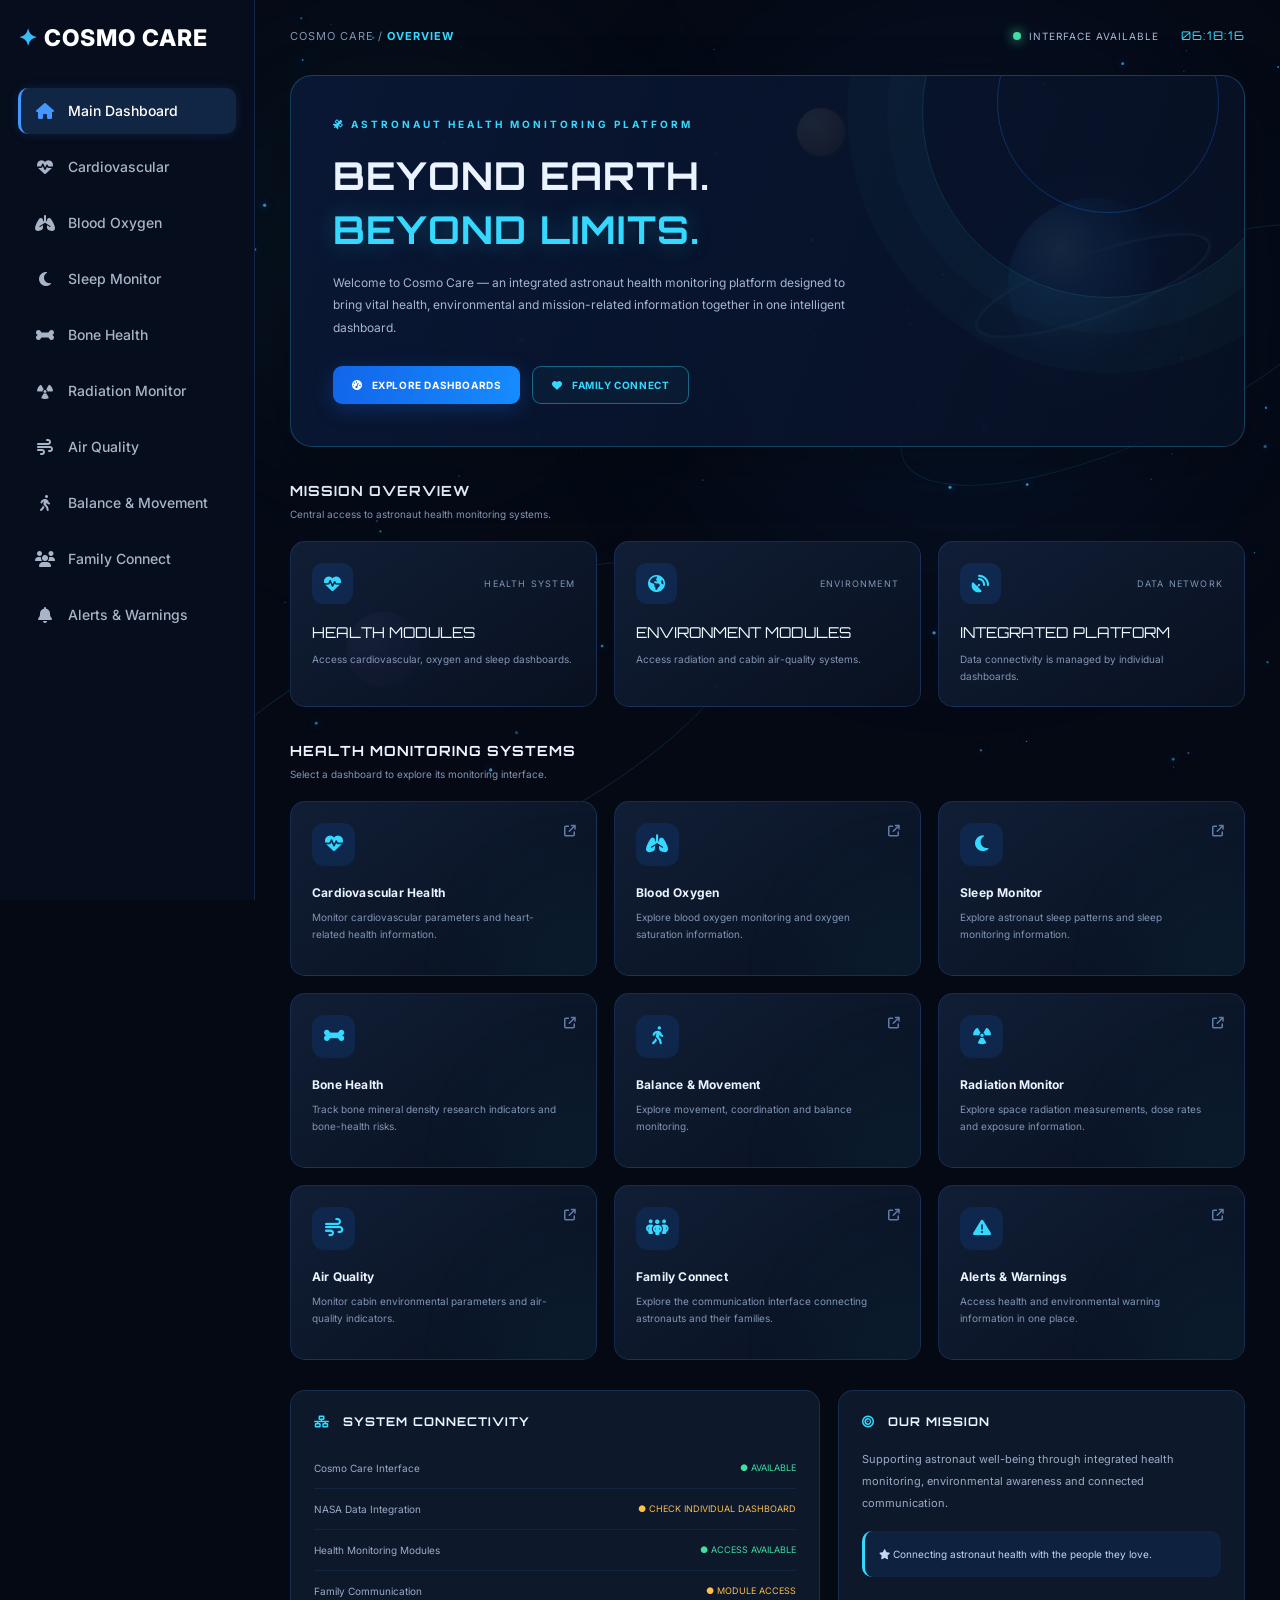
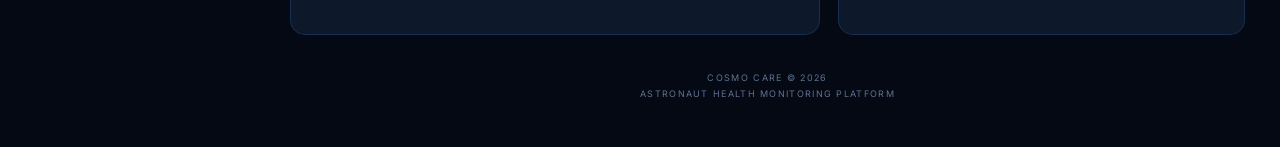
==== index.html @ 8d48944d "Add files via upload" ====
<!DOCTYPE html>
<html lang="en">

<head>
    <meta charset="UTF-8">
    <meta name="viewport" content="width=device-width, initial-scale=1.0">

    <title>Cosmo Care | Astronaut Health Monitoring</title>

    <link rel="stylesheet" href="cosmo-style.css">

    <link
        href="https://fonts.googleapis.com/css2?family=Orbitron:wght@400;500;600;700;800&family=Inter:wght@300;400;500;600;700;800&display=swap"
        rel="stylesheet">

    <link rel="stylesheet" href="https://cdnjs.cloudflare.com/ajax/libs/font-awesome/6.6.0/css/all.min.css">

    <style>
        :root {
            --bg: #050914;
            --sidebar: #080f20;
            --card: #101b30;
            --blue: #1677ff;
            --cyan: #35d9ff;
            --text: #eaf3ff;
            --muted: #8295b5;
            --border: rgba(74, 145, 255, 0.18);
        }

        * {
            margin: 0;
            padding: 0;
            box-sizing: border-box;
        }

        body {
            background: var(--bg);
            color: var(--text);
            font-family: 'Inter', sans-serif;
            min-height: 100vh;
            overflow-x: hidden;
        }

        /* BACKGROUND */

        #stars {
            position: fixed;
            inset: 0;
            width: 100%;
            height: 100%;
            z-index: -3;
            pointer-events: none;
        }

        .space-background {
            position: fixed;
            inset: 0;
            overflow: hidden;
            pointer-events: none;
            z-index: -2;
        }

        .background-glow {
            position: fixed;
            width: 500px;
            height: 500px;
            border-radius: 50%;
            background: rgba(22, 119, 255, 0.09);
            filter: blur(110px);
            top: 5%;
            right: 5%;
            z-index: -1;
            pointer-events: none;
        }

        .background-glow.two {
            width: 400px;
            height: 400px;
            background: rgba(53, 217, 255, 0.06);
            bottom: 0;
            left: 15%;
        }

        /* PLANETS */

        .planet {
            position: absolute;
            border-radius: 50%;
            animation: planetFloat 12s ease-in-out infinite alternate;
        }

        .planet-one {
            width: 170px;
            height: 170px;
            right: 8%;
            top: 22%;
            background: radial-gradient(circle at 30% 30%,
                    #8bdfff, #2378c9 25%, #123d78 60%, #050b20);
            box-shadow:
                inset -25px -15px 40px #020817,
                0 0 45px rgba(35, 120, 255, 0.3);
        }

        .planet-ring {
            position: absolute;
            width: 250px;
            height: 65px;
            border: 3px solid rgba(90, 190, 255, 0.5);
            border-radius: 50%;
            left: -40px;
            top: 55px;
            transform: rotate(-20deg);
            box-shadow: 0 0 15px rgba(53, 217, 255, 0.2);
        }

        .planet-two {
            width: 75px;
            height: 75px;
            left: 27%;
            top: 68%;
            background: radial-gradient(circle at 30% 30%,
                    #e2baff, #7148a8 45%, #17102c);
            box-shadow: 0 0 30px rgba(160, 100, 255, 0.2);
            animation-delay: -4s;
        }

        .planet-three {
            width: 48px;
            height: 48px;
            right: 34%;
            top: 12%;
            background: radial-gradient(circle at 30% 30%,
                    #fff0b0, #c58d4c 50%, #4b291c);
            box-shadow: 0 0 25px rgba(255, 190, 100, 0.2);
            animation-delay: -7s;
        }

        @keyframes planetFloat {
            from {
                transform: translateY(0) rotate(0);
            }

            to {
                transform: translateY(-22px) rotate(12deg);
            }
        }

        .orbit {
            position: absolute;
            border: 1px solid rgba(53, 217, 255, 0.12);
            border-radius: 50%;
            transform: rotate(-25deg);
            animation: orbitRotate 35s linear infinite;
        }

        .orbit-one {
            width: 500px;
            height: 170px;
            right: -100px;
            top: 30%;
        }

        .orbit-two {
            width: 650px;
            height: 240px;
            left: 10%;
            bottom: 5%;
            animation-direction: reverse;
            animation-duration: 45s;
        }

        @keyframes orbitRotate {
            to {
                transform: rotate(335deg);
            }
        }

        /* SIDEBAR */

        .sidebar {
            width: 255px;
            height: 100vh;
            position: fixed;
            left: 0;
            top: 0;
            background: rgba(7, 14, 30, 0.96);
            border-right: 1px solid var(--border);
            padding: 25px 16px;
            z-index: 100;
            overflow-y: auto;
            backdrop-filter: blur(20px);
            transition: 0.35s ease;
        }

        .logo {
            display: flex;
            align-items: center;
            gap: 12px;
            padding: 0 10px;
            margin-bottom: 38px;
        }

        .logo-icon {
            width: 44px;
            height: 44px;
            flex-shrink: 0;
            border-radius: 13px;
            background: linear-gradient(135deg, #1677ff, #35d9ff);
            display: grid;
            place-items: center;
            color: white;
            font-size: 21px;
            box-shadow: 0 0 25px rgba(22, 119, 255, 0.35);
        }

        .logo h2 {
            font-family: 'Orbitron', sans-serif;
            font-size: 16px;
            letter-spacing: 1px;
        }

        .logo span {
            display: block;
            font-size: 9px;
            color: var(--cyan);
            letter-spacing: 1.5px;
            margin-top: 5px;
        }

        .menu-label {
            color: #607492;
            font-size: 10px;
            letter-spacing: 2px;
            font-weight: 700;
            padding: 0 12px;
            margin-bottom: 13px;
        }

        .nav-links {
            display: flex;
            flex-direction: column;
            gap: 6px;
        }

        .nav-links a {
            text-decoration: none;
            color: #91a3c1;
            padding: 13px 12px;
            border-radius: 10px;
            display: flex;
            align-items: center;
            gap: 13px;
            font-size: 12px;
            transition: 0.3s;
            border: 1px solid transparent;
        }

        .nav-links a i {
            width: 18px;
            text-align: center;
            font-size: 15px;
        }

        .nav-links a:hover,
        .nav-links a.active {
            color: white;
            background: linear-gradient(90deg,
                    rgba(22, 119, 255, 0.22),
                    rgba(53, 217, 255, 0.06));
            border-color: rgba(53, 217, 255, 0.2);
            box-shadow: inset 3px 0 var(--cyan);
            transform: translateX(3px);
        }

        .sidebar-bottom {
            margin-top: 35px;
            padding: 16px;
            border: 1px solid var(--border);
            background: rgba(16, 27, 48, 0.7);
            border-radius: 12px;
        }

        .sidebar-bottom strong {
            display: block;
            color: var(--cyan);
            font-size: 11px;
            margin-bottom: 8px;
        }

        .sidebar-bottom p {
            color: var(--muted);
            font-size: 10px;
            line-height: 1.8;
        }

        /* MAIN */

        .main {
            margin-left: 255px;
            padding: 28px 35px 45px;
            min-height: 100vh;
            max-width: 1700px;
        }

        .topbar {
            display: flex;
            justify-content: space-between;
            align-items: center;
            margin-bottom: 32px;
        }

        .breadcrumb {
            color: var(--muted);
            font-size: 11px;
            letter-spacing: 1px;
        }

        .breadcrumb strong {
            color: var(--cyan);
        }

        .top-right {
            display: flex;
            align-items: center;
            gap: 22px;
        }

        .system-status {
            display: flex;
            align-items: center;
            gap: 8px;
            color: #a7bad5;
            font-size: 10px;
            letter-spacing: 1px;
        }

        .status-dot {
            width: 8px;
            height: 8px;
            border-radius: 50%;
            background: #42dfa0;
            box-shadow: 0 0 12px #42dfa0;
            animation: statusPulse 2s infinite;
        }

        @keyframes statusPulse {
            50% {
                opacity: 0.45;
                box-shadow: 0 0 3px #42dfa0;
            }
        }

        .clock {
            font-family: 'Orbitron', sans-serif;
            font-size: 12px;
            color: var(--cyan);
            letter-spacing: 1px;
        }

        /* HERO */

        .hero {
            position: relative;
            overflow: hidden;
            min-height: 270px;
            padding: 42px;
            border: 1px solid rgba(53, 217, 255, 0.23);
            border-radius: 22px;
            background:
                linear-gradient(110deg,
                    rgba(9, 24, 53, 0.97),
                    rgba(8, 17, 36, 0.88));
            box-shadow: 0 18px 55px rgba(0, 0, 0, 0.28);
            margin-bottom: 35px;
            animation: fadeUp 0.7s ease both;
        }

        .hero::before {
            content: "";
            position: absolute;
            width: 370px;
            height: 370px;
            border: 1px solid rgba(53, 217, 255, 0.15);
            border-radius: 50%;
            right: -50px;
            top: -150px;
            box-shadow:
                0 0 0 35px rgba(53, 217, 255, 0.025),
                0 0 0 75px rgba(53, 217, 255, 0.02);
        }

        .hero::after {
            content: "";
            position: absolute;
            width: 220px;
            height: 220px;
            border: 1px solid rgba(22, 119, 255, 0.3);
            border-radius: 50%;
            right: 25px;
            top: -85px;
            animation: rotate 22s linear infinite;
        }

        @keyframes rotate {
            to {
                transform: rotate(360deg);
            }
        }

        .hero-content {
            position: relative;
            z-index: 2;
            max-width: 660px;
        }

        .eyebrow {
            color: var(--cyan);
            font-size: 10px;
            font-weight: 700;
            letter-spacing: 3px;
            margin-bottom: 19px;
        }

        .hero h1 {
            font-family: 'Orbitron', sans-serif;
            font-size: clamp(26px, 3vw, 39px);
            line-height: 1.4;
            margin-bottom: 15px;
            letter-spacing: 1px;
        }

        .hero h1 span {
            color: var(--cyan);
            text-shadow: 0 0 25px rgba(53, 217, 255, 0.25);
        }

        .hero p {
            color: #a5b6d1;
            font-size: 12px;
            line-height: 1.9;
            max-width: 540px;
        }

        .hero-buttons {
            display: flex;
            gap: 12px;
            margin-top: 26px;
            flex-wrap: wrap;
        }

        .btn {
            padding: 12px 19px;
            border-radius: 9px;
            font-size: 10px;
            font-weight: 700;
            text-decoration: none;
            transition: 0.3s;
            display: inline-flex;
            align-items: center;
            gap: 9px;
            cursor: pointer;
            letter-spacing: 0.6px;
        }

        .btn-primary {
            color: white;
            background: linear-gradient(100deg, #1265e9, #168cff);
            box-shadow: 0 5px 20px rgba(22, 119, 255, 0.25);
        }

        .btn-outline {
            color: var(--cyan);
            border: 1px solid rgba(53, 217, 255, 0.4);
            background: rgba(53, 217, 255, 0.04);
        }

        .btn:hover {
            transform: translateY(-3px);
            filter: brightness(1.15);
        }

        /* SECTION HEADINGS */

        .section-heading {
            display: flex;
            justify-content: space-between;
            align-items: center;
            margin: 35px 0 19px;
        }

        .section-heading h2 {
            font-family: 'Orbitron', sans-serif;
            font-size: 14px;
            letter-spacing: 1px;
        }

        .section-heading p {
            color: var(--muted);
            font-size: 10px;
            margin-top: 7px;
            line-height: 1.6;
        }

        /* SUMMARY */

        .summary-grid {
            display: grid;
            grid-template-columns: repeat(3, 1fr);
            gap: 17px;
        }

        .summary-card {
            position: relative;
            overflow: hidden;
            background: linear-gradient(145deg,
                    rgba(17, 31, 55, 0.96),
                    rgba(9, 17, 33, 0.96));
            border: 1px solid var(--border);
            border-radius: 15px;
            padding: 21px;
            transition: 0.35s;
        }

        .summary-card:hover {
            border-color: rgba(53, 217, 255, 0.5);
            transform: translateY(-5px);
            box-shadow: 0 12px 30px rgba(22, 119, 255, 0.1);
        }

        .summary-top {
            display: flex;
            justify-content: space-between;
            align-items: center;
            margin-bottom: 19px;
        }

        .summary-icon {
            width: 41px;
            height: 41px;
            border-radius: 11px;
            display: grid;
            place-items: center;
            background: rgba(22, 119, 255, 0.14);
            color: var(--cyan);
            font-size: 17px;
        }

        .summary-label {
            font-size: 9px;
            color: var(--muted);
            letter-spacing: 1.2px;
        }

        .summary-value {
            font-family: 'Orbitron', sans-serif;
            font-size: 15px;
            margin-bottom: 9px;
            color: #e9f7ff;
        }

        .summary-note {
            color: #8295b5;
            font-size: 10px;
            line-height: 1.7;
        }

        /* DASHBOARD GRID */

        .dashboard-grid {
            display: grid;
            grid-template-columns: repeat(3, 1fr);
            gap: 17px;
        }

        .dash-card {
            position: relative;
            overflow: hidden;
            min-height: 175px;
            background: linear-gradient(145deg,
                    rgba(17, 31, 55, 0.96),
                    rgba(9, 17, 33, 0.96));
            border: 1px solid var(--border);
            border-radius: 15px;
            padding: 21px;
            text-decoration: none;
            color: var(--text);
            transition: 0.35s ease;
            animation: fadeUp 0.6s ease both;
        }

        .dash-card::before {
            content: "";
            position: absolute;
            width: 140px;
            height: 140px;
            right: -65px;
            bottom: -75px;
            background: var(--cyan);
            filter: blur(65px);
            opacity: 0.09;
            transition: 0.35s;
        }

        .dash-card:hover {
            transform: translateY(-6px);
            border-color: rgba(53, 217, 255, 0.6);
            box-shadow: 0 15px 35px rgba(22, 119, 255, 0.13);
        }

        .dash-card:hover::before {
            opacity: 0.2;
        }

        .dash-icon {
            width: 43px;
            height: 43px;
            display: grid;
            place-items: center;
            border-radius: 12px;
            color: var(--cyan);
            background: rgba(22, 119, 255, 0.13);
            font-size: 18px;
            margin-bottom: 19px;
            transition: 0.35s;
        }

        .dash-card:hover .dash-icon {
            transform: scale(1.08) rotate(-5deg);
            box-shadow: 0 0 20px rgba(53, 217, 255, 0.15);
        }

        .dash-card h3 {
            font-size: 12px;
            margin-bottom: 9px;
            letter-spacing: 0.2px;
        }

        .dash-card p {
            font-size: 10px;
            color: var(--muted);
            line-height: 1.7;
            max-width: 250px;
        }

        .card-arrow {
            position: absolute;
            right: 20px;
            top: 23px;
            color: #607caa;
            font-size: 12px;
            transition: 0.3s;
        }

        .dash-card:hover .card-arrow {
            color: var(--cyan);
            transform: translate(4px, -4px);
        }

        /* BOTTOM PANELS */

        .bottom-grid {
            display: grid;
            grid-template-columns: 1.3fr 1fr;
            gap: 18px;
            margin-top: 30px;
        }

        .info-panel {
            background: rgba(16, 27, 48, 0.86);
            border: 1px solid var(--border);
            border-radius: 15px;
            padding: 23px;
            backdrop-filter: blur(15px);
            transition: 0.3s;
        }

        .info-panel:hover {
            border-color: rgba(53, 217, 255, 0.3);
        }

        .info-panel h3 {
            font-family: 'Orbitron', sans-serif;
            font-size: 12px;
            margin-bottom: 19px;
            letter-spacing: 1px;
        }

        .data-row {
            display: flex;
            align-items: center;
            justify-content: space-between;
            gap: 12px;
            padding: 14px 0;
            border-bottom: 1px solid rgba(74, 145, 255, 0.1);
            font-size: 10px;
        }

        .data-row:last-child {
            border-bottom: none;
        }

        .data-row span:first-child {
            color: #9bacc7;
        }

        .data-status {
            color: #ffbd4a;
            font-size: 9px;
            text-align: right;
        }

        .data-status.connected {
            color: #42dfa0;
        }

        .mission-text {
            color: #9bacc7;
            font-size: 11px;
            line-height: 2;
        }

        .mission-highlight {
            margin-top: 17px;
            padding: 14px;
            border-radius: 10px;
            background: rgba(22, 119, 255, 0.09);
            border-left: 3px solid var(--cyan);
            color: #c2d6f5;
            font-size: 10px;
            line-height: 1.8;
        }

        /* FOOTER */

        footer {
            text-align: center;
            color: #5f7291;
            font-size: 9px;
            padding: 35px 0 0;
            letter-spacing: 1.3px;
            line-height: 1.8;
        }

        /* MOBILE MENU */

        .mobile-menu {
            display: none;
            border: 1px solid var(--border);
            color: var(--cyan);
            background: rgba(16, 27, 48, 0.9);
            padding: 10px 13px;
            border-radius: 9px;
            cursor: pointer;
            font-size: 15px;
        }

        .sidebar-overlay {
            display: none;
        }

        /* ENTRANCE ANIMATION */

        @keyframes fadeUp {
            from {
                opacity: 0;
                transform: translateY(18px);
            }

            to {
                opacity: 1;
                transform: translateY(0);
            }
        }

        /* TABLET */

        @media(max-width: 1100px) {
            .dashboard-grid {
                grid-template-columns: repeat(2, 1fr);
            }

            .summary-grid {
                grid-template-columns: repeat(2, 1fr);
            }

            .main {
                padding: 25px 24px 40px;
            }
        }

        /* MOBILE */

        @media(max-width: 760px) {
            .sidebar {
                transform: translateX(-100%);
                width: 270px;
            }

            .sidebar.open {
                transform: translateX(0);
            }

            .sidebar-overlay.show {
                display: block;
                position: fixed;
                inset: 0;
                background: rgba(0, 0, 0, 0.65);
                z-index: 90;
            }

            .main {
                margin-left: 0;
                padding: 19px 15px 35px;
            }

            .mobile-menu {
                display: block;
            }

            .topbar {
                gap: 12px;
                flex-wrap: wrap;
                margin-bottom: 25px;
            }

            .top-right {
                gap: 12px;
            }

            .system-status {
                font-size: 9px;
            }

            .clock {
                font-size: 10px;
            }

            .hero {
                padding: 28px 21px;
                min-height: 260px;
            }

            .hero h1 {
                font-size: 25px;
            }

            .hero p {
                font-size: 11px;
            }

            .hero::before {
                right: -220px;
            }

            .hero::after {
                right: -150px;
            }

            .dashboard-grid,
            .summary-grid,
            .bottom-grid {
                grid-template-columns: 1fr;
            }

            .section-heading {
                margin-top: 29px;
            }

            .dash-card {
                min-height: 155px;
            }

            .planet-one {
                width: 100px;
                height: 100px;
                right: -20px;
            }

            .planet-ring {
                width: 150px;
                height: 40px;
                top: 30px;
            }

            .planet-two {
                width: 45px;
                height: 45px;
            }

            .planet-three {
                width: 30px;
                height: 30px;
            }
        }

        @media(max-width: 420px) {
            .breadcrumb {
                font-size: 9px;
            }

            .top-right {
                width: 100%;
                justify-content: flex-end;
            }

            .hero-buttons {
                flex-direction: column;
                align-items: flex-start;
            }

            .btn {
                justify-content: center;
            }

            .data-row {
                align-items: flex-start;
                font-size: 9px;
            }

            .data-status {
                max-width: 145px;
                line-height: 1.6;
            }
        }

        @media(prefers-reduced-motion: reduce) {

            *,
            *::before,
            *::after {
                animation-duration: 0.01ms !important;
                animation-iteration-count: 1 !important;
                transition-duration: 0.01ms !important;
                scroll-behavior: auto !important;
            }
        }

        /* MAIN DASHBOARD ACTIVE NAV LINK */
        .sidebar .nav-link.active {
            background: rgba(70, 150, 255, 0.18);
            color: #ffffff;
            border-left: 3px solid #4696ff;
            box-shadow: 0 0 12px rgba(70, 150, 255, 0.15);
        }

        .sidebar .nav-link.active i {
            color: #4696ff;
        }
    </style>
</head>

<body>

    <!-- SPACE BACKGROUND -->

    <div class="space-background">

        <div class="planet planet-one">
            <div class="planet-ring"></div>
        </div>

        <div class="planet planet-two"></div>
        <div class="planet planet-three"></div>

        <div class="orbit orbit-one"></div>
        <div class="orbit orbit-two"></div>

    </div>

    <canvas id="stars"></canvas>

    <div class="background-glow"></div>
    <div class="background-glow two"></div>

    <div class="sidebar-overlay" id="sidebarOverlay" onclick="toggleSidebar()"></div>

    <!-- SIDEBAR -->

    <aside class="sidebar">

        <div class="sidebar-logo">
            <span>✦</span> COSMO CARE
        </div>

        <div class="sidebar-menu">

            <a href="index.html" class="nav-link active">
                <i class="fas fa-house"></i>
                <span>Main Dashboard</span>
            </a>

            <a href="cardiovascular.html" class="nav-link">
                <i class="fas fa-heartbeat"></i>
                <span>Cardiovascular</span>
            </a>

            <a href="oxygen.html" class="nav-link">
                <i class="fas fa-lungs"></i>
                <span>Blood Oxygen</span>
            </a>

            <a href="sleep.html" class="nav-link">
                <i class="fas fa-moon"></i>
                <span>Sleep Monitor</span>
            </a>

            <a href="bone-health.html" class="nav-link">
                <i class="fas fa-bone"></i>
                <span>Bone Health</span>
            </a>

            <a href="radiation.html" class="nav-link">
                <i class="fas fa-radiation"></i>
                <span>Radiation Monitor</span>
            </a>

            <a href="air-quality.html" class="nav-link">
                <i class="fas fa-wind"></i>
                <span>Air Quality</span>
            </a>

            <a href="movement.html" class="nav-link">
                <i class="fas fa-person-walking"></i>
                <span>Balance & Movement</span>
            </a>

            <a href="famil-connect.html" class="nav-link">
                <i class="fas fa-users"></i>
                <span>Family Connect</span>
            </a>

            <a href="alerts.html" class="nav-link">
                <i class="fas fa-bell"></i>
                <span>Alerts & Warnings</span>
            </a>

        </div>

    </aside>

    <!-- MAIN CONTENT -->

    <main class="main">

        <!-- TOP BAR -->

        <header class="topbar">

            <div style="display:flex;align-items:center;gap:13px;">

                <button class="mobile-menu" onclick="toggleSidebar()" aria-label="Open navigation menu">

                    <i class="fa-solid fa-bars"></i>

                </button>

                <div class="breadcrumb">
                    COSMO CARE / <strong>OVERVIEW</strong>
                </div>

            </div>

            <div class="top-right">

                <div class="system-status">
                    <span class="status-dot"></span>
                    INTERFACE AVAILABLE
                </div>

                <div class="clock" id="clock">
                    00:00:00
                </div>

            </div>

        </header>

        <!-- HERO -->

        <section class="hero">

            <div class="hero-content">

                <div class="eyebrow">
                    <i class="fa-solid fa-satellite"></i>
                    ASTRONAUT HEALTH MONITORING PLATFORM
                </div>

                <h1>
                    BEYOND EARTH.<br>
                    <span>BEYOND LIMITS.</span>
                </h1>

                <p>
                    Welcome to Cosmo Care — an integrated astronaut health
                    monitoring platform designed to bring vital health,
                    environmental and mission-related information together
                    in one intelligent dashboard.
                </p>

                <div class="hero-buttons">

                    <a href="#dashboards" class="btn btn-primary">
                        <i class="fa-solid fa-gauge-high"></i>
                        EXPLORE DASHBOARDS
                    </a>

                    <a href="famil-connect.html" class="btn btn-outline">
                        <i class="fa-solid fa-heart"></i>
                        FAMILY CONNECT
                    </a>

                </div>

            </div>

        </section>

        <!-- MISSION OVERVIEW -->

        <div class="section-heading">

            <div>
                <h2>MISSION OVERVIEW</h2>
                <p>Central access to astronaut health monitoring systems.</p>
            </div>

        </div>

        <section class="summary-grid">

            <div class="summary-card">

                <div class="summary-top">

                    <div class="summary-icon">
                        <i class="fa-solid fa-heart-pulse"></i>
                    </div>

                    <span class="summary-label">HEALTH SYSTEM</span>

                </div>

                <div class="summary-value">HEALTH MODULES</div>

                <div class="summary-note">
                    Access cardiovascular, oxygen and sleep dashboards.
                </div>

            </div>

            <div class="summary-card">

                <div class="summary-top">

                    <div class="summary-icon">
                        <i class="fa-solid fa-earth-americas"></i>
                    </div>

                    <span class="summary-label">ENVIRONMENT</span>

                </div>

                <div class="summary-value">ENVIRONMENT MODULES</div>

                <div class="summary-note">
                    Access radiation and cabin air-quality systems.
                </div>

            </div>

            <div class="summary-card">

                <div class="summary-top">

                    <div class="summary-icon">
                        <i class="fa-solid fa-satellite-dish"></i>
                    </div>

                    <span class="summary-label">DATA NETWORK</span>

                </div>

                <div class="summary-value">INTEGRATED PLATFORM</div>

                <div class="summary-note">
                    Data connectivity is managed by individual dashboards.
                </div>

            </div>

        </section>

        <!-- HEALTH MONITORING DASHBOARDS -->

        <section id="dashboards">

            <div class="section-heading">

                <div>
                    <h2>HEALTH MONITORING SYSTEMS</h2>
                    <p>Select a dashboard to explore its monitoring interface.</p>
                </div>

            </div>

            <div class="dashboard-grid">

                <a href="cardiovascular.html" class="dash-card">

                    <i class="fa-solid fa-arrow-up-right-from-square card-arrow"></i>

                    <div class="dash-icon">
                        <i class="fa-solid fa-heart-pulse"></i>
                    </div>

                    <h3>Cardiovascular Health</h3>

                    <p>
                        Monitor cardiovascular parameters and heart-related
                        health information.
                    </p>

                </a>

                <a href="oxygen.html" class="dash-card">

                    <i class="fa-solid fa-arrow-up-right-from-square card-arrow"></i>

                    <div class="dash-icon">
                        <i class="fa-solid fa-lungs"></i>
                    </div>

                    <h3>Blood Oxygen</h3>

                    <p>
                        Explore blood oxygen monitoring and oxygen
                        saturation information.
                    </p>

                </a>

                <a href="sleep.html" class="dash-card">

                    <i class="fa-solid fa-arrow-up-right-from-square card-arrow"></i>

                    <div class="dash-icon">
                        <i class="fa-solid fa-moon"></i>
                    </div>

                    <h3>Sleep Monitor</h3>

                    <p>
                        Explore astronaut sleep patterns and sleep
                        monitoring information.
                    </p>

                </a>

                <a href="bone-health.html" class="dash-card">

                    <i class="fa-solid fa-arrow-up-right-from-square card-arrow"></i>

                    <div class="dash-icon">
                        <i class="fa-solid fa-bone"></i>
                    </div>

                    <h3>Bone Health</h3>

                    <p>
                        Track bone mineral density research indicators
                        and bone-health risks.
                    </p>

                </a>

                <a href="movement.html" class="dash-card">

                    <i class="fa-solid fa-arrow-up-right-from-square card-arrow"></i>

                    <div class="dash-icon">
                        <i class="fa-solid fa-person-walking"></i>
                    </div>

                    <h3>Balance & Movement</h3>

                    <p>
                        Explore movement, coordination and balance monitoring.
                    </p>

                </a>

                <a href="radiation.html" class="dash-card">

                    <i class="fa-solid fa-arrow-up-right-from-square card-arrow"></i>

                    <div class="dash-icon">
                        <i class="fa-solid fa-radiation"></i>
                    </div>

                    <h3>Radiation Monitor</h3>

                    <p>
                        Explore space radiation measurements, dose rates
                        and exposure information.
                    </p>

                </a>

                <a href="air-quality.html" class="dash-card">

                    <i class="fa-solid fa-arrow-up-right-from-square card-arrow"></i>

                    <div class="dash-icon">
                        <i class="fa-solid fa-wind"></i>
                    </div>

                    <h3>Air Quality</h3>

                    <p>
                        Monitor cabin environmental parameters and
                        air-quality indicators.
                    </p>

                </a>

                <a href="famil-connect.html" class="dash-card">

                    <i class="fa-solid fa-arrow-up-right-from-square card-arrow"></i>

                    <div class="dash-icon">
                        <i class="fa-solid fa-people-group"></i>
                    </div>

                    <h3>Family Connect</h3>

                    <p>
                        Explore the communication interface connecting
                        astronauts and their families.
                    </p>

                </a>

                <a href="alerts.html" class="dash-card">

                    <i class="fa-solid fa-arrow-up-right-from-square card-arrow"></i>

                    <div class="dash-icon">
                        <i class="fa-solid fa-triangle-exclamation"></i>
                    </div>

                    <h3>Alerts & Warnings</h3>

                    <p>
                        Access health and environmental warning information
                        in one place.
                    </p>

                </a>

            </div>

        </section>

        <!-- SYSTEM INFORMATION -->

        <section class="bottom-grid">

            <div class="info-panel">

                <h3>
                    <i class="fa-solid fa-network-wired" style="color:var(--cyan);margin-right:8px;"></i>
                    SYSTEM CONNECTIVITY
                </h3>

                <div class="data-row">

                    <span>Cosmo Care Interface</span>

                    <span class="data-status connected">
                        ● AVAILABLE
                    </span>

                </div>

                <div class="data-row">

                    <span>NASA Data Integration</span>

                    <span class="data-status">
                        ● CHECK INDIVIDUAL DASHBOARD
                    </span>

                </div>

                <div class="data-row">

                    <span>Health Monitoring Modules</span>

                    <span class="data-status connected">
                        ● ACCESS AVAILABLE
                    </span>

                </div>

                <div class="data-row">

                    <span>Family Communication</span>

                    <span class="data-status">
                        ● MODULE ACCESS
                    </span>

                </div>

            </div>

            <div class="info-panel">

                <h3>
                    <i class="fa-solid fa-bullseye" style="color:var(--cyan);margin-right:8px;"></i>
                    OUR MISSION
                </h3>

                <p class="mission-text">
                    Supporting astronaut well-being through integrated
                    health monitoring, environmental awareness and
                    connected communication.
                </p>

                <div class="mission-highlight">

                    <i class="fa-solid fa-star"></i>

                    Connecting astronaut health with the people they love.

                </div>

            </div>

        </section>

        <footer>
            COSMO CARE © 2026
            <br>
            ASTRONAUT HEALTH MONITORING PLATFORM
        </footer>

    </main>

    <script>

        /* LIVE CLOCK */

        function updateClock() {

            const now = new Date();

            document.getElementById("clock").textContent =
                now.toLocaleTimeString("en-IN", {
                    hour12: false,
                    timeZone: "Asia/Kolkata"
                });

        }

        updateClock();

        setInterval(updateClock, 1000);


        /* MOBILE SIDEBAR */

        function toggleSidebar() {

            const sidebar = document.getElementById("sidebar");
            const overlay = document.getElementById("sidebarOverlay");

            sidebar.classList.toggle("open");
            overlay.classList.toggle("show");

        }


        /* CLOSE SIDEBAR WHEN LINK IS CLICKED ON MOBILE */

        document.querySelectorAll(".nav-links a").forEach(link => {

            link.addEventListener("click", () => {

                document.getElementById("sidebar").classList.remove("open");
                document.getElementById("sidebarOverlay").classList.remove("show");

            });

        });


        /* STAR PARTICLE BACKGROUND */

        const canvas = document.getElementById("stars");
        const ctx = canvas.getContext("2d");

        let stars = [];

        function resizeCanvas() {

            const ratio = Math.min(window.devicePixelRatio || 1, 2);

            canvas.width = window.innerWidth * ratio;
            canvas.height = window.innerHeight * ratio;

            canvas.style.width = window.innerWidth + "px";
            canvas.style.height = window.innerHeight + "px";

            ctx.setTransform(ratio, 0, 0, ratio, 0, 0);

            stars = [];

            const totalStars = Math.min(
                150,
                Math.floor(window.innerWidth / 8)
            );

            for (let i = 0; i < totalStars; i++) {

                stars.push({

                    x: Math.random() * window.innerWidth,
                    y: Math.random() * window.innerHeight,

                    radius: Math.random() * 1.4 + 0.3,

                    speed: Math.random() * 0.25 + 0.05,

                    opacity: Math.random() * 0.6 + 0.2

                });

            }

        }


        function animateStars() {

            ctx.clearRect(
                0,
                0,
                window.innerWidth,
                window.innerHeight
            );

            stars.forEach(star => {

                star.y -= star.speed;

                if (star.y < 0) {

                    star.y = window.innerHeight;
                    star.x = Math.random() * window.innerWidth;

                }

                ctx.beginPath();

                ctx.arc(
                    star.x,
                    star.y,
                    star.radius,
                    0,
                    Math.PI * 2
                );

                ctx.fillStyle =
                    `rgba(85,190,255,${star.opacity})`;

                ctx.shadowBlur = 9;
                ctx.shadowColor = "#168cff";

                ctx.fill();

            });

            requestAnimationFrame(animateStars);

        }


        window.addEventListener("resize", resizeCanvas);

        resizeCanvas();
        animateStars();

    </script>

</body>

</html>
---- cosmo-style.css ----
/* ==========================================
   COSMO CARE — GLOBAL DESIGN SYSTEM
   ========================================== */

:root {
    --cosmo-bg: #080d1b;
    --cosmo-surface: rgba(19, 27, 48, 0.82);
    --cosmo-surface-light: rgba(255, 255, 255, 0.055);

    --cosmo-primary: #58c7ff;
    --cosmo-secondary: #a78bfa;

    --cosmo-text: #f4f7ff;
    --cosmo-muted: #9ba9c4;

    --cosmo-border: rgba(255, 255, 255, 0.10);

    --cosmo-radius: 18px;
    --cosmo-transition: 0.3s ease;
}

/* RESET */

* {
    box-sizing: border-box;
}

html {
    scroll-behavior: smooth;
}

body {
    font-family: 'Inter', sans-serif;
    color: var(--cosmo-text);
}

button,
input,
select,
textarea {
    font: inherit;
}

/* SCROLLBAR */

::-webkit-scrollbar {
    width: 7px;
}

::-webkit-scrollbar-track {
    background: var(--cosmo-bg);
}

::-webkit-scrollbar-thumb {
    background: rgba(120, 160, 220, 0.35);
    border-radius: 20px;
}

/* TEXT */

.cosmo-muted {
    color: var(--cosmo-muted);
}

.cosmo-title {
    font-size: clamp(24px, 3vw, 34px);
    font-weight: 750;
    letter-spacing: -0.7px;
}

.cosmo-subtitle {
    color: var(--cosmo-muted);
    font-size: 14px;
    line-height: 1.7;
}

/* GLASS CARDS */

.cosmo-card {
    background: var(--cosmo-surface);
    border: 1px solid var(--cosmo-border);
    border-radius: var(--cosmo-radius);
    padding: 22px;
    backdrop-filter: blur(18px);
    -webkit-backdrop-filter: blur(18px);
    transition: var(--cosmo-transition);
}

.cosmo-card:hover {
    border-color: rgba(88, 199, 255, 0.35);
    transform: translateY(-3px);
}

/* BUTTONS */

.cosmo-btn {
    border: none;
    outline: none;
    border-radius: 10px;
    padding: 12px 20px;
    font-weight: 650;
    cursor: pointer;
    transition: var(--cosmo-transition);
}

.cosmo-btn-primary {
    background: linear-gradient(135deg, #258dff, #7665ff);
    color: white;
    box-shadow: 0 5px 20px rgba(65, 120, 255, 0.2);
}

.cosmo-btn-primary:hover {
    transform: translateY(-2px);
    box-shadow: 0 8px 25px rgba(65, 120, 255, 0.35);
}

/* INPUTS */

.cosmo-input {
    width: 100%;
    padding: 13px 15px;
    color: var(--cosmo-text);
    background: rgba(255, 255, 255, 0.045);
    border: 1px solid var(--cosmo-border);
    border-radius: 10px;
    outline: none;
    transition: var(--cosmo-transition);
}

.cosmo-input:focus {
    border-color: var(--cosmo-primary);
    box-shadow: 0 0 0 3px rgba(88, 199, 255, 0.10);
}

/* STATUS BADGES */

.cosmo-badge {
    display: inline-flex;
    align-items: center;
    gap: 7px;
    padding: 6px 11px;
    border-radius: 30px;
    font-size: 11px;
    font-weight: 700;
    background: rgba(88, 199, 255, 0.10);
    color: var(--cosmo-primary);
}

/* ANIMATIONS */

@keyframes cosmoFadeUp {
    from {
        opacity: 0;
        transform: translateY(18px);
    }

    to {
        opacity: 1;
        transform: translateY(0);
    }
}

.cosmo-animate {
    animation: cosmoFadeUp 0.6s ease both;
}

/* RESPONSIVE */

@media (max-width: 768px) {
    .cosmo-card {
        padding: 16px;
        border-radius: 14px;
    }

    .cosmo-title {
        font-size: 25px;
    }

    .cosmo-btn {
        padding: 11px 16px;
    }
}

@media (prefers-reduced-motion: reduce) {
    *,
    *::before,
    *::after {
        animation-duration: 0.01ms !important;
        transition-duration: 0.01ms !important;
        scroll-behavior: auto !important;
    }
}

/* ==========================================
   COSMO CARE - UNIVERSAL SIDEBAR
   Same design across every dashboard
========================================== */

:root {
    --sidebar-width: 255px;
    --sidebar-bg: #091321;
    --sidebar-accent: #38bdf8;
    --sidebar-glow: rgba(56, 189, 248, 0.15);
    --sidebar-border: rgba(255, 255, 255, 0.08);
}

/* SIDEBAR THEMES */

.theme-blue {
    --sidebar-accent: #38bdf8;
    --sidebar-glow: rgba(56, 189, 248, 0.18);
}

.theme-red {
    --sidebar-accent: #ff4d64;
    --sidebar-glow: rgba(255, 77, 100, 0.18);
}

.theme-cyan {
    --sidebar-accent: #22d3ee;
    --sidebar-glow: rgba(34, 211, 238, 0.18);
}

.theme-purple {
    --sidebar-accent: #a78bfa;
    --sidebar-glow: rgba(167, 139, 250, 0.18);
}

.theme-yellow {
    --sidebar-accent: #facc15;
    --sidebar-glow: rgba(250, 204, 21, 0.18);
}

.theme-orange {
    --sidebar-accent: #fb923c;
    --sidebar-glow: rgba(251, 146, 60, 0.18);
}

.theme-teal {
    --sidebar-accent: #2dd4bf;
    --sidebar-glow: rgba(45, 212, 191, 0.18);
}

.theme-green {
    --sidebar-accent: #4ade80;
    --sidebar-glow: rgba(74, 222, 128, 0.18);
}

.theme-lavender {
    --sidebar-accent: #c4b5fd;
    --sidebar-glow: rgba(196, 181, 253, 0.18);
}

/* MAIN SIDEBAR */

.sidebar {
    width: var(--sidebar-width);
    height: 100vh;
    position: fixed;
    top: 0;
    left: 0;
    z-index: 1000;

    background: var(--sidebar-bg);
    border-right: 1px solid var(--sidebar-border);

    padding: 25px 18px;

    display: flex;
    flex-direction: column;

    overflow-y: auto;

    transition: border-color 0.3s ease;
    box-sizing: border-box;
}

/* SIDEBAR BRAND */

.sidebar .logo,
.sidebar .sidebar-logo {
    color: white;
    font-size: 23px;
    font-weight: 800;
    letter-spacing: 1px;
    margin-bottom: 35px;
}

.sidebar .logo span,
.sidebar .sidebar-logo span {
    color: var(--sidebar-accent);
}

/* NAVIGATION */

.sidebar nav,
.sidebar .nav-links {
    display: flex;
    flex-direction: column;
    gap: 9px;
}

.sidebar nav a,
.sidebar .nav-links a {
    display: flex;
    align-items: center;
    gap: 13px;

    padding: 13px 14px;

    color: #a8b4c7;
    text-decoration: none;

    font-size: 14px;
    font-weight: 500;

    border-radius: 10px;
    border: 1px solid transparent;

    transition: all 0.25s ease;
}

/* ICONS */

.sidebar nav a i,
.sidebar .nav-links a i {
    width: 20px;
    text-align: center;
    font-size: 16px;
}

/* HOVER */

.sidebar nav a:hover,
.sidebar .nav-links a:hover {
    color: white;
    background: var(--sidebar-glow);
    border-color: var(--sidebar-border);
    transform: translateX(3px);
}

/* ACTIVE PAGE */

.sidebar nav a.active,
.sidebar .nav-links a.active {
    color: white;
    background: var(--sidebar-glow);
    border-left: 3px solid var(--sidebar-accent);
    box-shadow: inset 0 0 18px var(--sidebar-glow);
}

.sidebar nav a.active i,
.sidebar .nav-links a.active i {
    color: var(--sidebar-accent);
}

/* MAIN CONTENT ALIGNMENT */

.main {
    margin-left: var(--sidebar-width);
    width: calc(100% - var(--sidebar-width));
    min-height: 100vh;
    box-sizing: border-box;
}

/* MOBILE */

@media (max-width: 768px) {
    .sidebar {
        transform: translateX(-100%);
        transition: transform 0.3s ease;
    }

    .sidebar.open {
        transform: translateX(0);
    }

    .main {
        margin-left: 0;
        width: 100%;
    }
}

.sidebar-menu {
    display: flex;
    flex-direction: column;
    gap: 9px;
}

.sidebar-menu .nav-link {
    display: flex;
    align-items: center;
    gap: 13px;
    padding: 13px 14px;

    color: #a8b4c7;
    text-decoration: none;
    font-size: 14px;

    border-radius: 10px;
    border-left: 3px solid transparent;

    transition: 0.3s ease;
}

.sidebar-menu .nav-link i {
    width: 20px;
    text-align: center;
}

.sidebar-menu .nav-link:hover {
    color: white;
    background: var(--sidebar-glow);
}

.sidebar-menu .nav-link.active {
    color: white;
    background: var(--sidebar-glow);
    border-left-color: var(--sidebar-accent);
}

.sidebar-menu .nav-link.active i {
    color: var(--sidebar-accent);
}

/* ==========================================
   COSMO CARE - FIXED SIDEBAR SPACING
========================================== */

.sidebar {
    width: 255px !important;
    min-width: 255px !important;
    max-width: 255px !important;

    padding: 25px 18px !important;
    box-sizing: border-box !important;
}

.sidebar-menu {
    display: flex !important;
    flex-direction: column !important;
    gap: 9px !important;
}

.sidebar-menu .nav-link {
    width: 100% !important;
    min-height: 44px !important;
    height: 44px !important;

    display: flex !important;
    align-items: center !important;

    gap: 13px !important;
    padding: 0 14px !important;

    box-sizing: border-box !important;

    font-family: 'Inter', sans-serif !important;
    font-size: 14px !important;
    font-weight: 500 !important;
    line-height: 1 !important;
    letter-spacing: 0 !important;

    white-space: nowrap !important;
    text-decoration: none !important;

    border-radius: 10px !important;
}

.sidebar-menu .nav-link i {
    width: 20px !important;
    min-width: 20px !important;

    font-size: 16px !important;
    line-height: 1 !important;
    text-align: center !important;
}

.sidebar-menu .nav-link span {
    font-size: 14px !important;
    line-height: 1 !important;
    font-weight: 500 !important;
    letter-spacing: 0 !important;
}

/* Keep sidebar logo consistent */

.sidebar-logo {
    font-size: 23px !important;
    font-weight: 800 !important;
    margin-bottom: 35px !important;
    line-height: 1.2 !important;
}

/* Main content alignment */

.main {
    margin-left: 255px !important;
    width: calc(100% - 255px) !important;
    box-sizing: border-box !important;
}

/* Mobile */

@media (max-width: 768px) {
    .sidebar {
        width: 255px !important;
        min-width: 255px !important;
        transform: translateX(-100%);
    }

    .sidebar.open {
        transform: translateX(0);
    }

    .main {
        margin-left: 0 !important;
        width: 100% !important;
    }
}

/* =================================
   COSMO CARE - FIXED NAVIGATION
================================= */

/* Fixed gap between dashboard links */
.sidebar-menu {
    display: flex !important;
    flex-direction: column !important;
    gap: 10px !important;
}

/* Every dashboard navigation link */
.sidebar-menu a.nav-link {
    display: flex !important;
    align-items: center !important;

    height: 46px !important;
    min-height: 46px !important;

    padding: 0 14px !important;
    margin: 0 !important;

    font-size: 14px !important;
    font-weight: 500 !important;
    line-height: 20px !important;
    letter-spacing: 0 !important;

    box-sizing: border-box !important;
}

/* Navigation text */
.sidebar-menu a.nav-link span {
    font-size: 14px !important;
    font-weight: 500 !important;
    line-height: 20px !important;

    margin: 0 !important;
    padding: 0 !important;
}

/* Navigation icons */
.sidebar-menu a.nav-link i {
    width: 20px !important;
    min-width: 20px !important;

    font-size: 16px !important;
    line-height: 20px !important;

    margin: 0 !important;
    padding: 0 !important;
}

/* Prevent individual page styles changing link sizes */
.sidebar-menu a.nav-link,
.sidebar-menu a.nav-link span,
.sidebar-menu a.nav-link i {
    transform: none;
}

/* Keep active and hover links same size */
.sidebar-menu a.nav-link:hover,
.sidebar-menu a.nav-link.active {
    font-size: 14px !important;
    height: 46px !important;
}
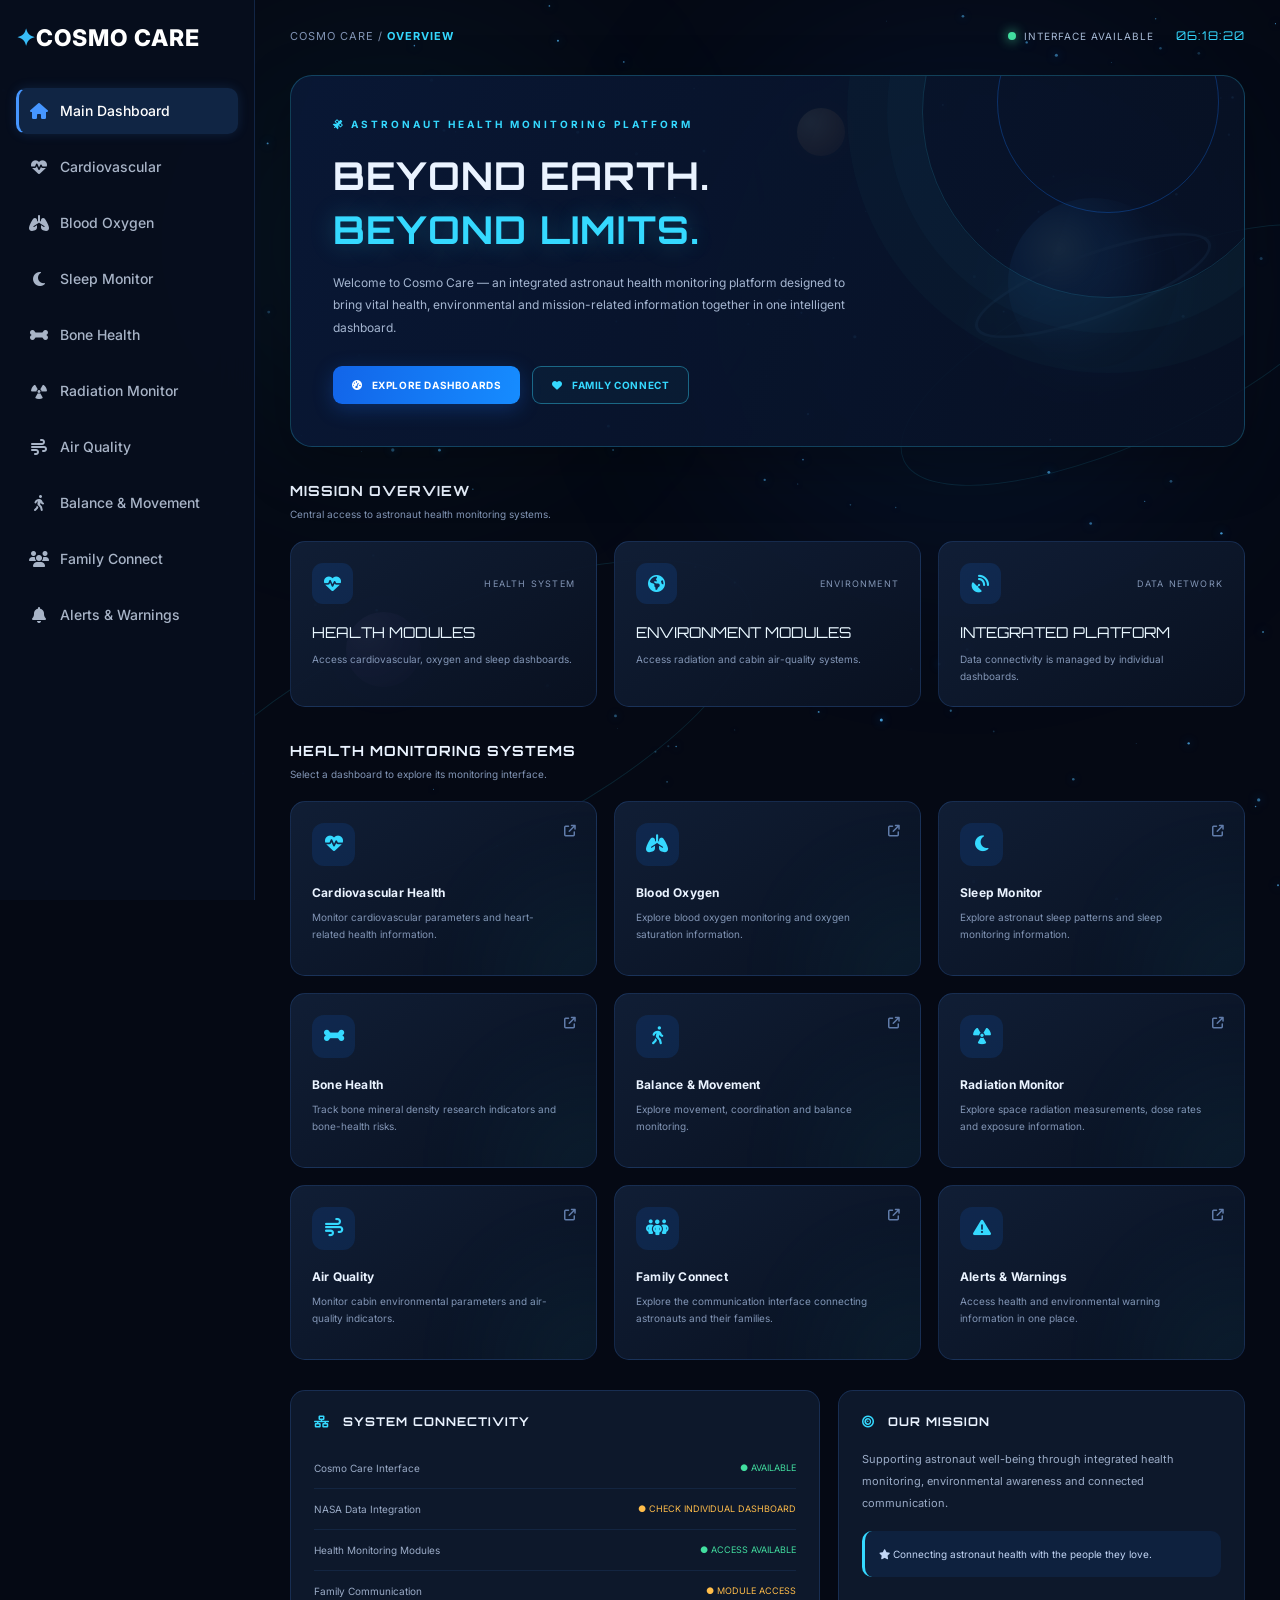
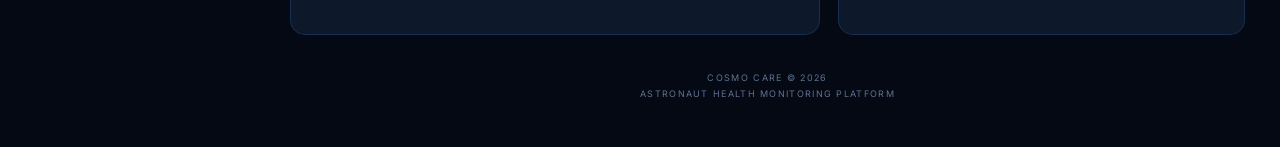
==== commit 221a7184: "Update Cosmo Care dashboards" ====
--- a/index.html
+++ b/index.html
@@ -1470,16 +1470,33 @@
 
 
         /* MOBILE SIDEBAR */
-
         function toggleSidebar() {
-
-            const sidebar = document.getElementById("sidebar");
-            const overlay = document.getElementById("sidebarOverlay");
-
-            sidebar.classList.toggle("open");
-            overlay.classList.toggle("show");
-
-        }
+            const sidebar =
+                document.querySelector('.sidebar') ||
+                document.querySelector('.side-panel') ||
+                document.querySelector('aside');
+
+            const overlay =
+                document.querySelector('.sidebar-overlay') ||
+                document.querySelector('.menu-overlay');
+
+            if (!sidebar) {
+                console.error("Sidebar HTML element not found!");
+                return;
+            }
+
+            sidebar.classList.toggle('open');
+
+            if (overlay) {
+                overlay.classList.toggle('active', sidebar.classList.contains('open'));
+            }
+
+            document.body.classList.toggle(
+                'sidebar-open',
+                sidebar.classList.contains('open')
+            );
+        }
+
 
 
         /* CLOSE SIDEBAR WHEN LINK IS CLICKED ON MOBILE */
--- a/cosmo-style.css
+++ b/cosmo-style.css
@@ -1,6 +1,7 @@
+
 /* ==========================================
    COSMO CARE — GLOBAL DESIGN SYSTEM
-   ========================================== */
+========================================== */
 
 :root {
     --cosmo-bg: #080d1b;
@@ -19,7 +20,9 @@
     --cosmo-transition: 0.3s ease;
 }
 
-/* RESET */
+/* ==========================================
+   UNIVERSAL RESET
+========================================== */
 
 * {
     box-sizing: border-box;
@@ -41,7 +44,9 @@
     font: inherit;
 }
 
-/* SCROLLBAR */
+/* ==========================================
+   SCROLLBAR
+========================================== */
 
 ::-webkit-scrollbar {
     width: 7px;
@@ -56,7 +61,9 @@
     border-radius: 20px;
 }
 
-/* TEXT */
+/* ==========================================
+   TEXT STYLES
+========================================== */
 
 .cosmo-muted {
     color: var(--cosmo-muted);
@@ -74,15 +81,19 @@
     line-height: 1.7;
 }
 
-/* GLASS CARDS */
+/* ==========================================
+   GLASS CARDS
+========================================== */
 
 .cosmo-card {
     background: var(--cosmo-surface);
     border: 1px solid var(--cosmo-border);
     border-radius: var(--cosmo-radius);
     padding: 22px;
+
     backdrop-filter: blur(18px);
     -webkit-backdrop-filter: blur(18px);
+
     transition: var(--cosmo-transition);
 }
 
@@ -91,21 +102,27 @@
     transform: translateY(-3px);
 }
 
-/* BUTTONS */
+/* ==========================================
+   BUTTONS
+========================================== */
 
 .cosmo-btn {
     border: none;
     outline: none;
     border-radius: 10px;
+
     padding: 12px 20px;
+
     font-weight: 650;
     cursor: pointer;
+
     transition: var(--cosmo-transition);
 }
 
 .cosmo-btn-primary {
     background: linear-gradient(135deg, #258dff, #7665ff);
     color: white;
+
     box-shadow: 0 5px 20px rgba(65, 120, 255, 0.2);
 }
 
@@ -114,15 +131,20 @@
     box-shadow: 0 8px 25px rgba(65, 120, 255, 0.35);
 }
 
-/* INPUTS */
+/* ==========================================
+   INPUTS
+========================================== */
 
 .cosmo-input {
     width: 100%;
     padding: 13px 15px;
+
     color: var(--cosmo-text);
     background: rgba(255, 255, 255, 0.045);
+
     border: 1px solid var(--cosmo-border);
     border-radius: 10px;
+
     outline: none;
     transition: var(--cosmo-transition);
 }
@@ -132,21 +154,29 @@
     box-shadow: 0 0 0 3px rgba(88, 199, 255, 0.10);
 }
 
-/* STATUS BADGES */
+/* ==========================================
+   STATUS BADGES
+========================================== */
 
 .cosmo-badge {
     display: inline-flex;
     align-items: center;
     gap: 7px;
+
     padding: 6px 11px;
+
     border-radius: 30px;
+
     font-size: 11px;
     font-weight: 700;
+
     background: rgba(88, 199, 255, 0.10);
     color: var(--cosmo-primary);
 }
 
-/* ANIMATIONS */
+/* ==========================================
+   ANIMATIONS
+========================================== */
 
 @keyframes cosmoFadeUp {
     from {
@@ -164,24 +194,382 @@
     animation: cosmoFadeUp 0.6s ease both;
 }
 
-/* RESPONSIVE */
+/* ==========================================
+   UNIVERSAL SIDEBAR VARIABLES
+========================================== */
+
+:root {
+    --sidebar-width: 255px;
+
+    --sidebar-bg: #091321;
+    --sidebar-accent: #38bdf8;
+    --sidebar-glow: rgba(56, 189, 248, 0.18);
+    --sidebar-border: rgba(255, 255, 255, 0.08);
+}
+
+/* ==========================================
+   DASHBOARD COLOUR THEMES
+
+   Change the theme class on the body
+   to change the sidebar colours.
+========================================== */
+
+.theme-blue {
+    --sidebar-accent: #38bdf8;
+    --sidebar-glow: rgba(56, 189, 248, 0.18);
+}
+
+.theme-red {
+    --sidebar-accent: #ff4d64;
+    --sidebar-glow: rgba(255, 77, 100, 0.18);
+}
+
+.theme-cyan {
+    --sidebar-accent: #22d3ee;
+    --sidebar-glow: rgba(34, 211, 238, 0.18);
+}
+
+.theme-purple {
+    --sidebar-accent: #a78bfa;
+    --sidebar-glow: rgba(167, 139, 250, 0.18);
+}
+
+.theme-yellow {
+    --sidebar-accent: #facc15;
+    --sidebar-glow: rgba(250, 204, 21, 0.18);
+}
+
+.theme-orange {
+    --sidebar-accent: #fb923c;
+    --sidebar-glow: rgba(251, 146, 60, 0.18);
+}
+
+.theme-teal {
+    --sidebar-accent: #2dd4bf;
+    --sidebar-glow: rgba(45, 212, 191, 0.18);
+}
+
+.theme-green {
+    --sidebar-accent: #4ade80;
+    --sidebar-glow: rgba(74, 222, 128, 0.18);
+}
+
+.theme-lavender {
+    --sidebar-accent: #c4b5fd;
+    --sidebar-glow: rgba(196, 181, 253, 0.18);
+}
+
+/* ==========================================
+   UNIVERSAL SIDEBAR
+========================================== */
+
+.sidebar {
+    position: fixed;
+    top: 0;
+    left: 0;
+
+    width: var(--sidebar-width);
+    min-width: var(--sidebar-width);
+    max-width: var(--sidebar-width);
+
+    height: 100vh;
+
+    padding: 25px 18px;
+
+    display: flex;
+    flex-direction: column;
+
+    background: var(--sidebar-bg);
+
+    border-right: 1px solid var(--sidebar-border);
+
+    overflow-y: auto;
+    overflow-x: hidden;
+
+    z-index: 1100;
+
+    box-sizing: border-box;
+
+    transition: transform 0.3s ease;
+}
+
+/* ==========================================
+   SIDEBAR LOGO
+========================================== */
+
+.sidebar-logo {
+    display: flex;
+    align-items: center;
+
+    color: white;
+
+    font-size: 23px;
+    font-weight: 800;
+    letter-spacing: 1px;
+
+    line-height: 1.2;
+
+    margin-bottom: 35px;
+
+    white-space: nowrap;
+    flex-shrink: 0;
+}
+
+.sidebar-logo span {
+    color: var(--sidebar-accent);
+}
+
+/* ==========================================
+   SIDEBAR NAVIGATION
+========================================== */
+
+.sidebar-menu {
+    display: flex;
+    flex-direction: column;
+
+    gap: 10px;
+
+    width: 100%;
+}
+
+/* Individual navigation links */
+
+.sidebar-menu .nav-link {
+    display: flex;
+    align-items: center;
+    justify-content: flex-start;
+
+    width: 100%;
+    height: 46px;
+    min-height: 46px;
+
+    padding: 0 12px;
+
+    gap: 13px;
+
+    color: #a8b4c7;
+
+    font-family: 'Inter', sans-serif;
+
+    font-size: 14px;
+    font-weight: 500;
+    line-height: 20px;
+
+    text-decoration: none;
+    white-space: nowrap;
+
+    border: 1px solid transparent;
+    border-left: 3px solid transparent;
+
+    border-radius: 10px;
+
+    box-sizing: border-box;
+
+    transition: background 0.25s ease,
+                color 0.25s ease,
+                border-color 0.25s ease;
+}
+
+/* Navigation icons */
+
+.sidebar-menu .nav-link i {
+    display: inline-flex;
+    align-items: center;
+    justify-content: center;
+
+    width: 16px;
+    min-width: 16px;
+
+    font-size: 16px;
+    line-height: 20px;
+
+    text-align: center;
+}
+
+/* Navigation text */
+
+.sidebar-menu .nav-link span {
+    display: inline-block;
+
+    font-size: 14px;
+    font-weight: 500;
+    line-height: 20px;
+
+    white-space: nowrap;
+}
+
+/* Hover effect */
+
+.sidebar-menu .nav-link:hover {
+    color: white;
+    background: var(--sidebar-glow);
+    border-color: var(--sidebar-border);
+}
+
+/* Active dashboard */
+
+.sidebar-menu .nav-link.active {
+    color: white;
+
+    background: var(--sidebar-glow);
+
+    border-left-color: var(--sidebar-accent);
+
+    box-shadow: inset 0 0 18px var(--sidebar-glow);
+}
+
+.sidebar-menu .nav-link.active i {
+    color: var(--sidebar-accent);
+}
+
+/* ==========================================
+   MAIN CONTENT ALIGNMENT
+========================================== */
+
+.main {
+    margin-left: var(--sidebar-width);
+
+    width: calc(100% - var(--sidebar-width));
+
+    min-height: 100vh;
+
+    box-sizing: border-box;
+}
+
+/* ==========================================
+   MOBILE MENU BUTTON
+========================================== */
+
+.mobile-menu-btn {
+    display: none;
+
+    position: fixed;
+
+    top: 15px;
+    left: 15px;
+
+    width: 48px;
+    height: 48px;
+
+    align-items: center;
+    justify-content: center;
+
+    background: var(--sidebar-bg);
+    color: var(--sidebar-accent);
+
+    border: 1px solid var(--sidebar-accent);
+    border-radius: 12px;
+
+    font-size: 21px;
+
+    cursor: pointer;
+
+    z-index: 1200;
+
+    box-shadow: 0 0 12px var(--sidebar-glow);
+}
+
+/* ==========================================
+   SIDEBAR OVERLAY
+========================================== */
+
+.sidebar-overlay {
+    display: none;
+
+    position: fixed;
+    inset: 0;
+
+    background: rgba(0, 0, 0, 0.7);
+
+    z-index: 1000;
+}
+
+.sidebar-overlay.active {
+    display: block;
+}
+
+/* ==========================================
+   MOBILE RESPONSIVE DESIGN
+========================================== */
 
 @media (max-width: 768px) {
+
+    /* Sidebar hidden by default */
+
+    .sidebar {
+        position: fixed;
+
+        top: 0;
+        left: 0;
+
+        width: 255px;
+        min-width: 255px;
+        max-width: 255px;
+
+        height: 100vh;
+
+        transform: translateX(-100%);
+    }
+
+    /* Sidebar open */
+
+    .sidebar.open {
+        transform: translateX(0);
+    }
+
+    /* Hamburger visible */
+
+    .mobile-menu-btn {
+        display: flex;
+    }
+
+    /* Dashboard names remain visible */
+
+    .sidebar-menu .nav-link span {
+        display: inline-block;
+        visibility: visible;
+        opacity: 1;
+    }
+
+    /* Main content uses full width */
+
+    .main {
+        margin-left: 0;
+        width: 100%;
+    }
+
+    /* Prevent horizontal scrolling */
+
+    body {
+        overflow-x: hidden;
+    }
+
+    /* Cards */
+
     .cosmo-card {
         padding: 16px;
         border-radius: 14px;
     }
 
+    /* Titles */
+
     .cosmo-title {
         font-size: 25px;
     }
 
+    /* Buttons */
+
     .cosmo-btn {
         padding: 11px 16px;
     }
 }
 
+/* ==========================================
+   ACCESSIBILITY
+========================================== */
+
 @media (prefers-reduced-motion: reduce) {
+
     *,
     *::before,
     *::after {
@@ -189,398 +577,4 @@
         transition-duration: 0.01ms !important;
         scroll-behavior: auto !important;
     }
-}
-
-/* ==========================================
-   COSMO CARE - UNIVERSAL SIDEBAR
-   Same design across every dashboard
-========================================== */
-
-:root {
-    --sidebar-width: 255px;
-    --sidebar-bg: #091321;
-    --sidebar-accent: #38bdf8;
-    --sidebar-glow: rgba(56, 189, 248, 0.15);
-    --sidebar-border: rgba(255, 255, 255, 0.08);
-}
-
-/* SIDEBAR THEMES */
-
-.theme-blue {
-    --sidebar-accent: #38bdf8;
-    --sidebar-glow: rgba(56, 189, 248, 0.18);
-}
-
-.theme-red {
-    --sidebar-accent: #ff4d64;
-    --sidebar-glow: rgba(255, 77, 100, 0.18);
-}
-
-.theme-cyan {
-    --sidebar-accent: #22d3ee;
-    --sidebar-glow: rgba(34, 211, 238, 0.18);
-}
-
-.theme-purple {
-    --sidebar-accent: #a78bfa;
-    --sidebar-glow: rgba(167, 139, 250, 0.18);
-}
-
-.theme-yellow {
-    --sidebar-accent: #facc15;
-    --sidebar-glow: rgba(250, 204, 21, 0.18);
-}
-
-.theme-orange {
-    --sidebar-accent: #fb923c;
-    --sidebar-glow: rgba(251, 146, 60, 0.18);
-}
-
-.theme-teal {
-    --sidebar-accent: #2dd4bf;
-    --sidebar-glow: rgba(45, 212, 191, 0.18);
-}
-
-.theme-green {
-    --sidebar-accent: #4ade80;
-    --sidebar-glow: rgba(74, 222, 128, 0.18);
-}
-
-.theme-lavender {
-    --sidebar-accent: #c4b5fd;
-    --sidebar-glow: rgba(196, 181, 253, 0.18);
-}
-
-/* MAIN SIDEBAR */
-
-.sidebar {
-    width: var(--sidebar-width);
-    height: 100vh;
-    position: fixed;
-    top: 0;
-    left: 0;
-    z-index: 1000;
-
-    background: var(--sidebar-bg);
-    border-right: 1px solid var(--sidebar-border);
-
-    padding: 25px 18px;
-
-    display: flex;
-    flex-direction: column;
-
-    overflow-y: auto;
-
-    transition: border-color 0.3s ease;
-    box-sizing: border-box;
-}
-
-/* SIDEBAR BRAND */
-
-.sidebar .logo,
-.sidebar .sidebar-logo {
-    color: white;
-    font-size: 23px;
-    font-weight: 800;
-    letter-spacing: 1px;
-    margin-bottom: 35px;
-}
-
-.sidebar .logo span,
-.sidebar .sidebar-logo span {
-    color: var(--sidebar-accent);
-}
-
-/* NAVIGATION */
-
-.sidebar nav,
-.sidebar .nav-links {
-    display: flex;
-    flex-direction: column;
-    gap: 9px;
-}
-
-.sidebar nav a,
-.sidebar .nav-links a {
-    display: flex;
-    align-items: center;
-    gap: 13px;
-
-    padding: 13px 14px;
-
-    color: #a8b4c7;
-    text-decoration: none;
-
-    font-size: 14px;
-    font-weight: 500;
-
-    border-radius: 10px;
-    border: 1px solid transparent;
-
-    transition: all 0.25s ease;
-}
-
-/* ICONS */
-
-.sidebar nav a i,
-.sidebar .nav-links a i {
-    width: 20px;
-    text-align: center;
-    font-size: 16px;
-}
-
-/* HOVER */
-
-.sidebar nav a:hover,
-.sidebar .nav-links a:hover {
-    color: white;
-    background: var(--sidebar-glow);
-    border-color: var(--sidebar-border);
-    transform: translateX(3px);
-}
-
-/* ACTIVE PAGE */
-
-.sidebar nav a.active,
-.sidebar .nav-links a.active {
-    color: white;
-    background: var(--sidebar-glow);
-    border-left: 3px solid var(--sidebar-accent);
-    box-shadow: inset 0 0 18px var(--sidebar-glow);
-}
-
-.sidebar nav a.active i,
-.sidebar .nav-links a.active i {
-    color: var(--sidebar-accent);
-}
-
-/* MAIN CONTENT ALIGNMENT */
-
-.main {
-    margin-left: var(--sidebar-width);
-    width: calc(100% - var(--sidebar-width));
-    min-height: 100vh;
-    box-sizing: border-box;
-}
-
-/* MOBILE */
-
-@media (max-width: 768px) {
-    .sidebar {
-        transform: translateX(-100%);
-        transition: transform 0.3s ease;
-    }
-
-    .sidebar.open {
-        transform: translateX(0);
-    }
-
-    .main {
-        margin-left: 0;
-        width: 100%;
-    }
-}
-
-.sidebar-menu {
-    display: flex;
-    flex-direction: column;
-    gap: 9px;
-}
-
-.sidebar-menu .nav-link {
-    display: flex;
-    align-items: center;
-    gap: 13px;
-    padding: 13px 14px;
-
-    color: #a8b4c7;
-    text-decoration: none;
-    font-size: 14px;
-
-    border-radius: 10px;
-    border-left: 3px solid transparent;
-
-    transition: 0.3s ease;
-}
-
-.sidebar-menu .nav-link i {
-    width: 20px;
-    text-align: center;
-}
-
-.sidebar-menu .nav-link:hover {
-    color: white;
-    background: var(--sidebar-glow);
-}
-
-.sidebar-menu .nav-link.active {
-    color: white;
-    background: var(--sidebar-glow);
-    border-left-color: var(--sidebar-accent);
-}
-
-.sidebar-menu .nav-link.active i {
-    color: var(--sidebar-accent);
-}
-
-/* ==========================================
-   COSMO CARE - FIXED SIDEBAR SPACING
-========================================== */
-
-.sidebar {
-    width: 255px !important;
-    min-width: 255px !important;
-    max-width: 255px !important;
-
-    padding: 25px 18px !important;
-    box-sizing: border-box !important;
-}
-
-.sidebar-menu {
-    display: flex !important;
-    flex-direction: column !important;
-    gap: 9px !important;
-}
-
-.sidebar-menu .nav-link {
-    width: 100% !important;
-    min-height: 44px !important;
-    height: 44px !important;
-
-    display: flex !important;
-    align-items: center !important;
-
-    gap: 13px !important;
-    padding: 0 14px !important;
-
-    box-sizing: border-box !important;
-
-    font-family: 'Inter', sans-serif !important;
-    font-size: 14px !important;
-    font-weight: 500 !important;
-    line-height: 1 !important;
-    letter-spacing: 0 !important;
-
-    white-space: nowrap !important;
-    text-decoration: none !important;
-
-    border-radius: 10px !important;
-}
-
-.sidebar-menu .nav-link i {
-    width: 20px !important;
-    min-width: 20px !important;
-
-    font-size: 16px !important;
-    line-height: 1 !important;
-    text-align: center !important;
-}
-
-.sidebar-menu .nav-link span {
-    font-size: 14px !important;
-    line-height: 1 !important;
-    font-weight: 500 !important;
-    letter-spacing: 0 !important;
-}
-
-/* Keep sidebar logo consistent */
-
-.sidebar-logo {
-    font-size: 23px !important;
-    font-weight: 800 !important;
-    margin-bottom: 35px !important;
-    line-height: 1.2 !important;
-}
-
-/* Main content alignment */
-
-.main {
-    margin-left: 255px !important;
-    width: calc(100% - 255px) !important;
-    box-sizing: border-box !important;
-}
-
-/* Mobile */
-
-@media (max-width: 768px) {
-    .sidebar {
-        width: 255px !important;
-        min-width: 255px !important;
-        transform: translateX(-100%);
-    }
-
-    .sidebar.open {
-        transform: translateX(0);
-    }
-
-    .main {
-        margin-left: 0 !important;
-        width: 100% !important;
-    }
-}
-
-/* =================================
-   COSMO CARE - FIXED NAVIGATION
-================================= */
-
-/* Fixed gap between dashboard links */
-.sidebar-menu {
-    display: flex !important;
-    flex-direction: column !important;
-    gap: 10px !important;
-}
-
-/* Every dashboard navigation link */
-.sidebar-menu a.nav-link {
-    display: flex !important;
-    align-items: center !important;
-
-    height: 46px !important;
-    min-height: 46px !important;
-
-    padding: 0 14px !important;
-    margin: 0 !important;
-
-    font-size: 14px !important;
-    font-weight: 500 !important;
-    line-height: 20px !important;
-    letter-spacing: 0 !important;
-
-    box-sizing: border-box !important;
-}
-
-/* Navigation text */
-.sidebar-menu a.nav-link span {
-    font-size: 14px !important;
-    font-weight: 500 !important;
-    line-height: 20px !important;
-
-    margin: 0 !important;
-    padding: 0 !important;
-}
-
-/* Navigation icons */
-.sidebar-menu a.nav-link i {
-    width: 20px !important;
-    min-width: 20px !important;
-
-    font-size: 16px !important;
-    line-height: 20px !important;
-
-    margin: 0 !important;
-    padding: 0 !important;
-}
-
-/* Prevent individual page styles changing link sizes */
-.sidebar-menu a.nav-link,
-.sidebar-menu a.nav-link span,
-.sidebar-menu a.nav-link i {
-    transform: none;
-}
-
-/* Keep active and hover links same size */
-.sidebar-menu a.nav-link:hover,
-.sidebar-menu a.nav-link.active {
-    font-size: 14px !important;
-    height: 46px !important;
 }
